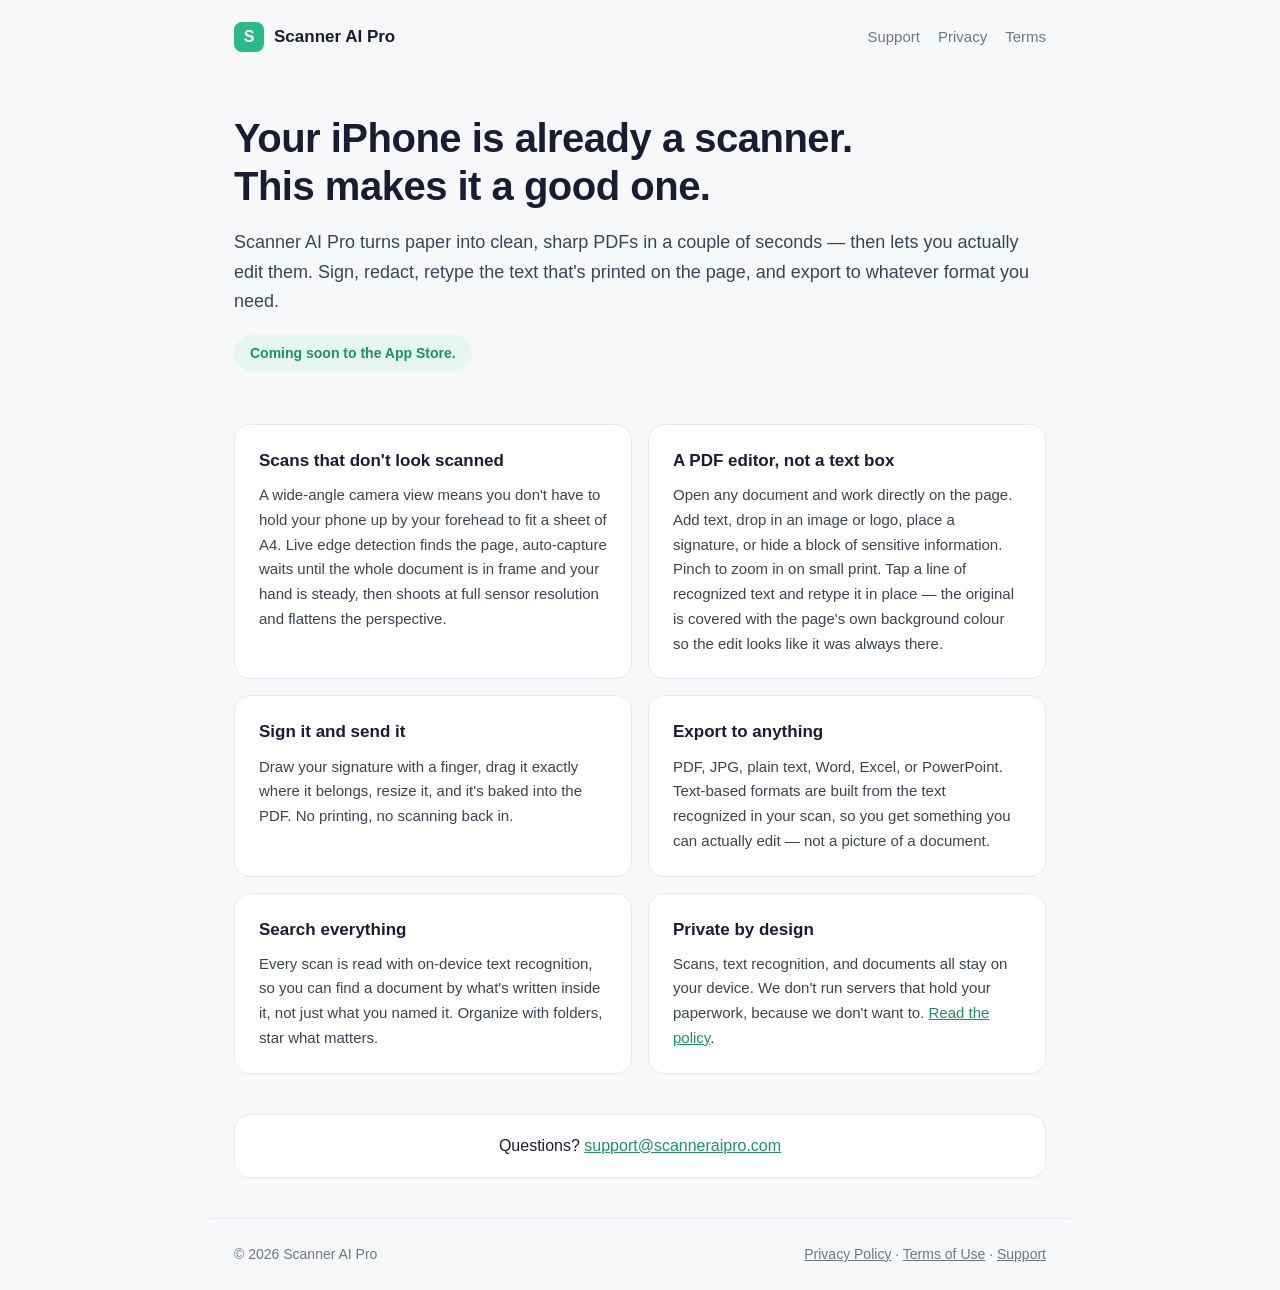
==== index.html @ 3c777697 "Add files via upload" ====
<!DOCTYPE html>
<html lang="en">
<head>
<meta charset="utf-8">
<meta name="viewport" content="width=device-width, initial-scale=1">
<title>Scanner AI Pro — PDF Document Scanner for iPhone</title>
<meta name="description" content="Scan any document with your iPhone. Auto-capture, edge detection, OCR, signatures, and a real PDF editor. Export to PDF, Word, Excel, PowerPoint, JPG or text.">
<link rel="stylesheet" href="style.css">
</head>
<body>

<header class="nav">
  <a class="brand" href="/">
    <span class="logo">S</span>
    <span>Scanner AI&nbsp;Pro</span>
  </a>
  <nav>
    <a href="/support.html">Support</a>
    <a href="/privacy.html">Privacy</a>
    <a href="/terms.html">Terms</a>
  </nav>
</header>

<main>

<section class="hero">
  <h1>Your iPhone is already a scanner.<br>This makes it a good one.</h1>
  <p class="lead">Scanner AI Pro turns paper into clean, sharp PDFs in a couple of seconds — then lets you actually edit them. Sign, redact, retype the text that's printed on the page, and export to whatever format you need.</p>
  <p class="cta-note">Coming soon to the App Store.</p>
</section>

<section class="features">
  <div class="feature">
    <h3>Scans that don't look scanned</h3>
    <p>A wide-angle camera view means you don't have to hold your phone up by your forehead to fit a sheet of A4. Live edge detection finds the page, auto-capture waits until the whole document is in frame and your hand is steady, then shoots at full sensor resolution and flattens the perspective.</p>
  </div>
  <div class="feature">
    <h3>A PDF editor, not a text box</h3>
    <p>Open any document and work directly on the page. Add text, drop in an image or logo, place a signature, or hide a block of sensitive information. Pinch to zoom in on small print. Tap a line of recognized text and retype it in place — the original is covered with the page's own background colour so the edit looks like it was always there.</p>
  </div>
  <div class="feature">
    <h3>Sign it and send it</h3>
    <p>Draw your signature with a finger, drag it exactly where it belongs, resize it, and it's baked into the PDF. No printing, no scanning back in.</p>
  </div>
  <div class="feature">
    <h3>Export to anything</h3>
    <p>PDF, JPG, plain text, Word, Excel, or PowerPoint. Text-based formats are built from the text recognized in your scan, so you get something you can actually edit — not a picture of a document.</p>
  </div>
  <div class="feature">
    <h3>Search everything</h3>
    <p>Every scan is read with on-device text recognition, so you can find a document by what's written inside it, not just what you named it. Organize with folders, star what matters.</p>
  </div>
  <div class="feature">
    <h3>Private by design</h3>
    <p>Scans, text recognition, and documents all stay on your device. We don't run servers that hold your paperwork, because we don't want to. <a href="/privacy.html">Read the policy</a>.</p>
  </div>
</section>

<section class="strip">
  <p>Questions? <a href="mailto:support@scanneraipro.com">support@scanneraipro.com</a></p>
</section>

</main>

<footer>
  <p>&copy; 2026 Scanner AI Pro</p>
  <p><a href="/privacy.html">Privacy Policy</a> · <a href="/terms.html">Terms of Use</a> · <a href="/support.html">Support</a></p>
</footer>

</body>
</html>
---- style.css ----
:root {
  --mint: #2bb98a;
  --mint-dark: #1f8f6a;
  --ink: #1b1c34;
  --muted: #6b7885;
  --line: #e6eaf0;
  --card: #ffffff;
  --bg: #f6f8fa;
}

* { box-sizing: border-box; }

body {
  margin: 0;
  font-family: -apple-system, BlinkMacSystemFont, "Segoe UI", Roboto, Helvetica, Arial, sans-serif;
  color: var(--ink);
  background: var(--bg);
  line-height: 1.65;
  -webkit-font-smoothing: antialiased;
}

a { color: var(--mint-dark); }

/* Nav */
.nav {
  display: flex;
  align-items: center;
  justify-content: space-between;
  gap: 20px;
  max-width: 860px;
  margin: 0 auto;
  padding: 22px 24px;
  flex-wrap: wrap;
}
.brand {
  display: flex;
  align-items: center;
  gap: 10px;
  font-weight: 700;
  font-size: 17px;
  color: var(--ink);
  text-decoration: none;
}
.logo {
  display: grid;
  place-items: center;
  width: 30px;
  height: 30px;
  border-radius: 8px;
  background: var(--mint);
  color: #fff;
  font-weight: 800;
  font-size: 16px;
}
.nav nav { display: flex; gap: 18px; font-size: 15px; }
.nav nav a { color: var(--muted); text-decoration: none; }
.nav nav a:hover { color: var(--mint-dark); }

main { max-width: 860px; margin: 0 auto; padding: 0 24px 40px; }

/* Hero */
.hero { padding: 40px 0 12px; }
.hero h1 {
  font-size: 40px;
  line-height: 1.2;
  letter-spacing: -0.5px;
  margin: 0 0 18px;
}
.lead { font-size: 18px; color: #3b4453; margin: 0 0 18px; }
.cta-note {
  display: inline-block;
  font-size: 14px;
  font-weight: 600;
  color: var(--mint-dark);
  background: #e6f7f0;
  border-radius: 999px;
  padding: 7px 16px;
  margin: 0;
}

/* Features */
.features {
  display: grid;
  grid-template-columns: repeat(auto-fit, minmax(300px, 1fr));
  gap: 16px;
  margin: 40px 0;
}
.feature {
  background: var(--card);
  border: 1px solid var(--line);
  border-radius: 16px;
  padding: 22px 24px;
}
.feature h3 { margin: 0 0 8px; font-size: 17px; }
.feature p { margin: 0; color: #3b4453; font-size: 15px; }

.strip {
  background: var(--card);
  border: 1px solid var(--line);
  border-radius: 16px;
  padding: 18px 24px;
  text-align: center;
}
.strip p { margin: 0; }

/* Documents (privacy / terms / support) */
.doc { background: var(--card); border: 1px solid var(--line); border-radius: 16px; padding: 8px 32px 32px; margin-top: 12px; }
.doc h1 { font-size: 28px; margin: 24px 0 6px; letter-spacing: -0.3px; }
.doc h2 { font-size: 18px; margin: 30px 0 6px; }
.doc p, .doc li { color: #3b4453; }
.doc ul { padding-left: 20px; }
.doc li { margin-bottom: 6px; }
.updated { color: var(--muted); font-size: 14px; margin-top: 0; }

.faq { margin-top: 8px; }
.faq h2 { font-size: 17px; }

footer {
  max-width: 860px;
  margin: 0 auto;
  padding: 24px;
  border-top: 1px solid var(--line);
  color: var(--muted);
  font-size: 14px;
  display: flex;
  justify-content: space-between;
  flex-wrap: wrap;
  gap: 8px;
}
footer p { margin: 0; }
footer a { color: var(--muted); }

@media (max-width: 600px) {
  .hero h1 { font-size: 30px; }
  .doc { padding: 4px 20px 24px; }
}
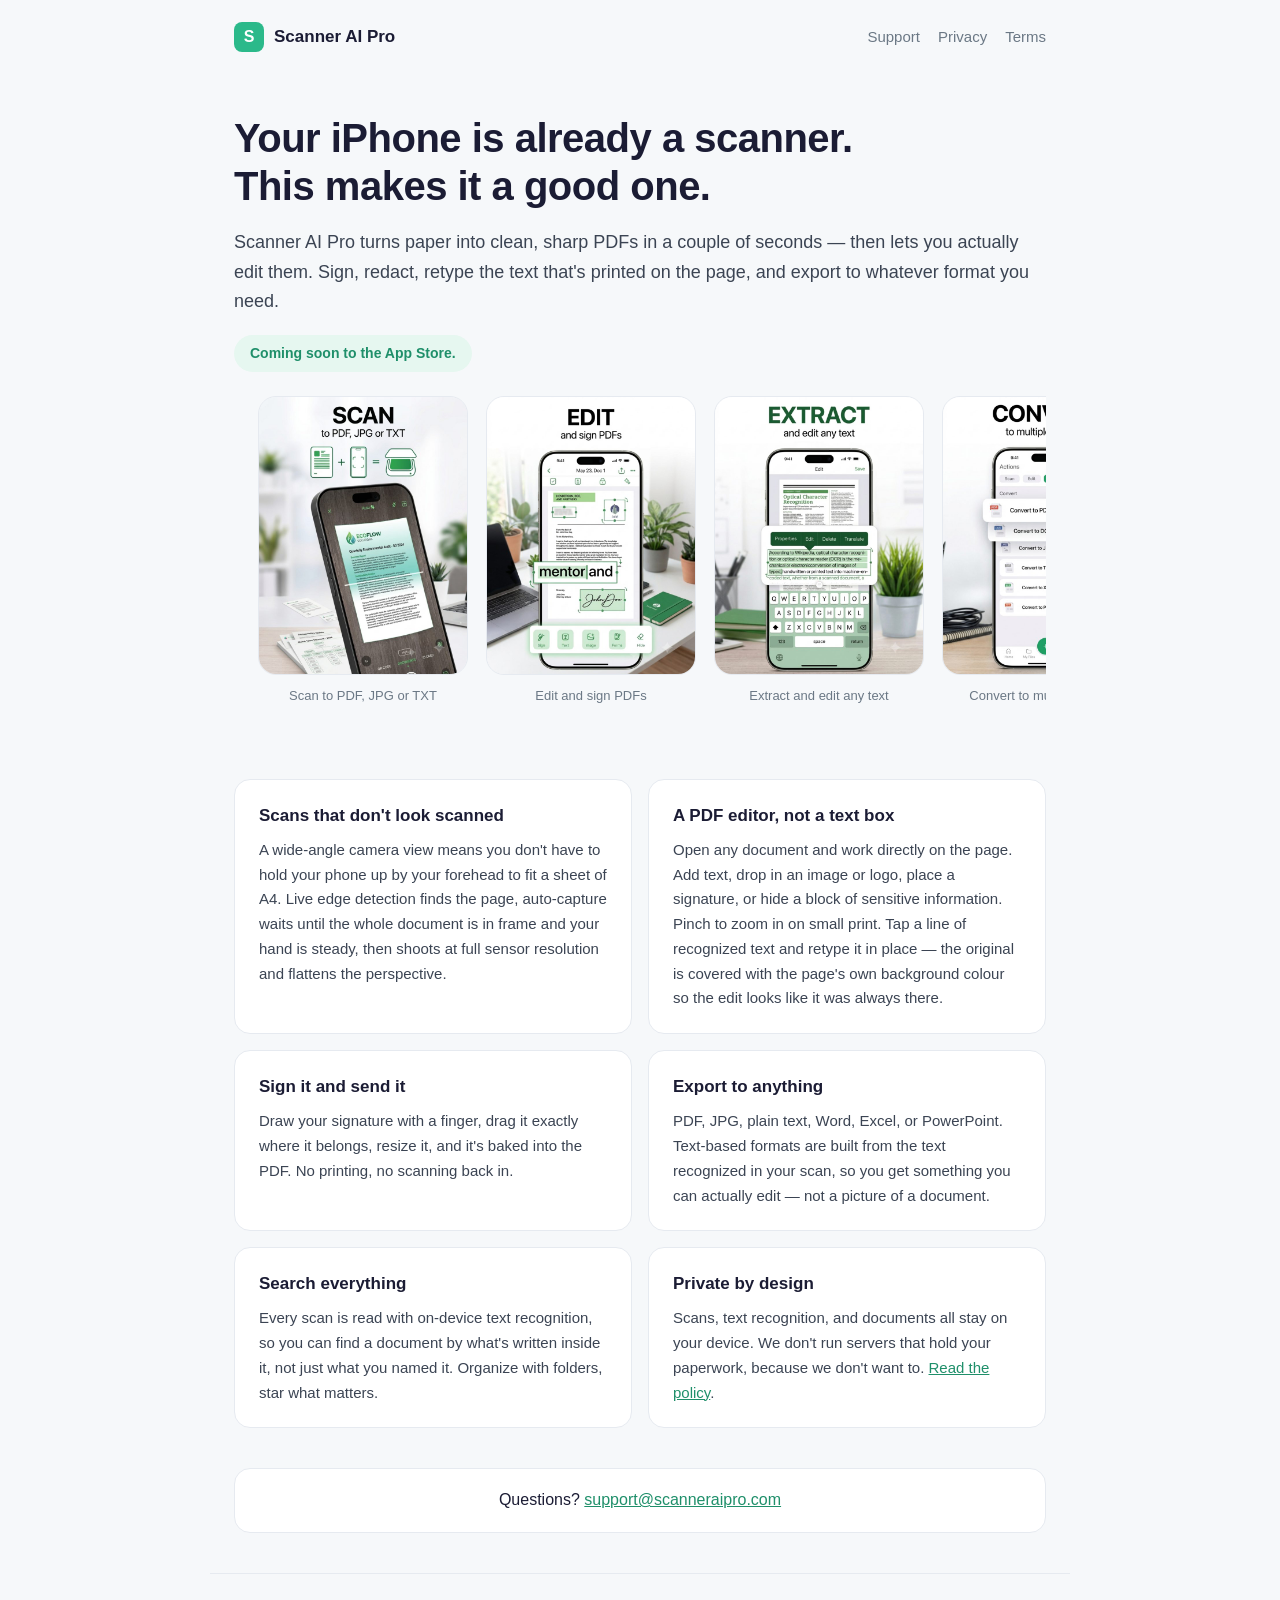
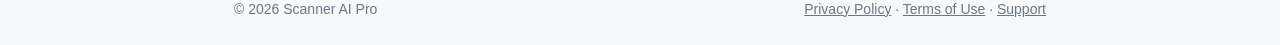
==== commit 3451bd17: "Add screenshot rail to landing page" ====
--- a/index.html
+++ b/index.html
@@ -27,6 +27,41 @@
   <h1>Your iPhone is already a scanner.<br>This makes it a good one.</h1>
   <p class="lead">Scanner AI Pro turns paper into clean, sharp PDFs in a couple of seconds — then lets you actually edit them. Sign, redact, retype the text that's printed on the page, and export to whatever format you need.</p>
   <p class="cta-note">Coming soon to the App Store.</p>
+</section>
+
+<section class="shots" aria-label="Screenshots">
+  <ul class="shot-strip">
+    <li>
+      <img src="images/scan.jpg" width="720" height="960" loading="lazy" decoding="async"
+           alt="Scanner AI Pro capturing a printed report, with live edge detection outlining the page.">
+      <span>Scan to PDF, JPG or TXT</span>
+    </li>
+    <li>
+      <img src="images/edit.jpg" width="720" height="960" loading="lazy" decoding="async"
+           alt="A signature and typed text being placed directly onto a scanned letter.">
+      <span>Edit and sign PDFs</span>
+    </li>
+    <li>
+      <img src="images/extract.jpg" width="720" height="960" loading="lazy" decoding="async"
+           alt="Recognized text from a scan being selected and retyped in place.">
+      <span>Extract and edit any text</span>
+    </li>
+    <li>
+      <img src="images/convert.jpg" width="720" height="960" loading="lazy" decoding="async"
+           alt="Export options showing PDF, JPG, DOC, TXT and XLS formats.">
+      <span>Convert to multiple formats</span>
+    </li>
+    <li>
+      <img src="images/share.jpg" width="720" height="960" loading="lazy" decoding="async"
+           alt="A finished document being shared by email or a cloud link.">
+      <span>Share via email and cloud</span>
+    </li>
+    <li>
+      <img src="images/digitize.jpg" width="720" height="960" loading="lazy" decoding="async"
+           alt="An ID card being captured and cropped into a clean digital copy.">
+      <span>Digitize ID cards and passports</span>
+    </li>
+  </ul>
 </section>
 
 <section class="features">
--- a/style.css
+++ b/style.css
@@ -134,3 +134,49 @@
   .hero h1 { font-size: 30px; }
   .doc { padding: 4px 20px 24px; }
 }
+
+/* ---- Screenshot strip ---- */
+.shots {
+  max-width: 860px;
+  margin: 0 auto;
+  padding: 8px 0 12px;
+}
+.shot-strip {
+  list-style: none;
+  margin: 0;
+  padding: 4px 24px 20px;
+  display: flex;
+  gap: 18px;
+  overflow-x: auto;
+  scroll-snap-type: x mandatory;
+  -webkit-overflow-scrolling: touch;
+}
+.shot-strip li {
+  flex: 0 0 auto;
+  width: 210px;
+  scroll-snap-align: center;
+  text-align: center;
+}
+.shot-strip img {
+  width: 100%;
+  height: auto;
+  display: block;
+  border-radius: 18px;
+  border: 1px solid var(--line);
+  background: var(--card);
+}
+.shot-strip span {
+  display: block;
+  margin-top: 10px;
+  font-size: 13px;
+  color: var(--muted);
+}
+.shot-strip::-webkit-scrollbar { height: 6px; }
+.shot-strip::-webkit-scrollbar-thumb {
+  background: var(--line);
+  border-radius: 3px;
+}
+
+@media (max-width: 600px) {
+  .shot-strip li { width: 170px; }
+}
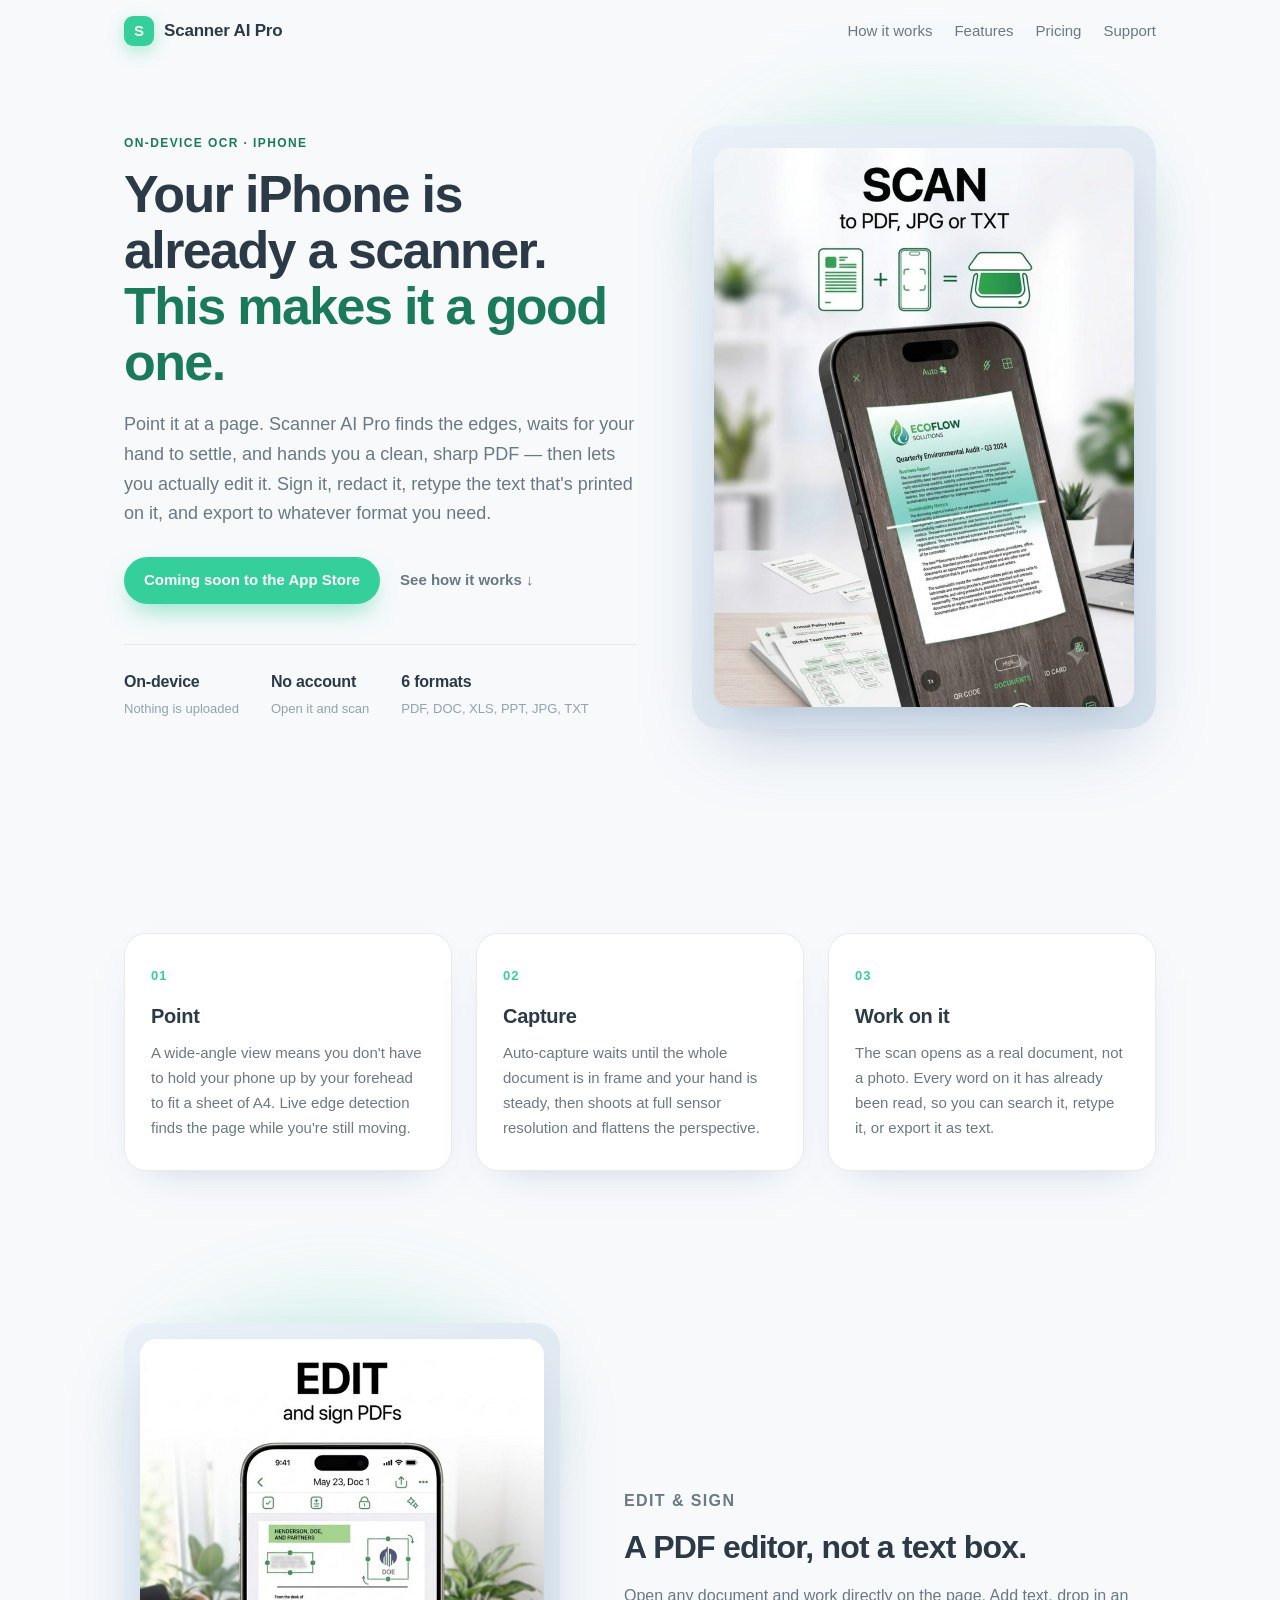
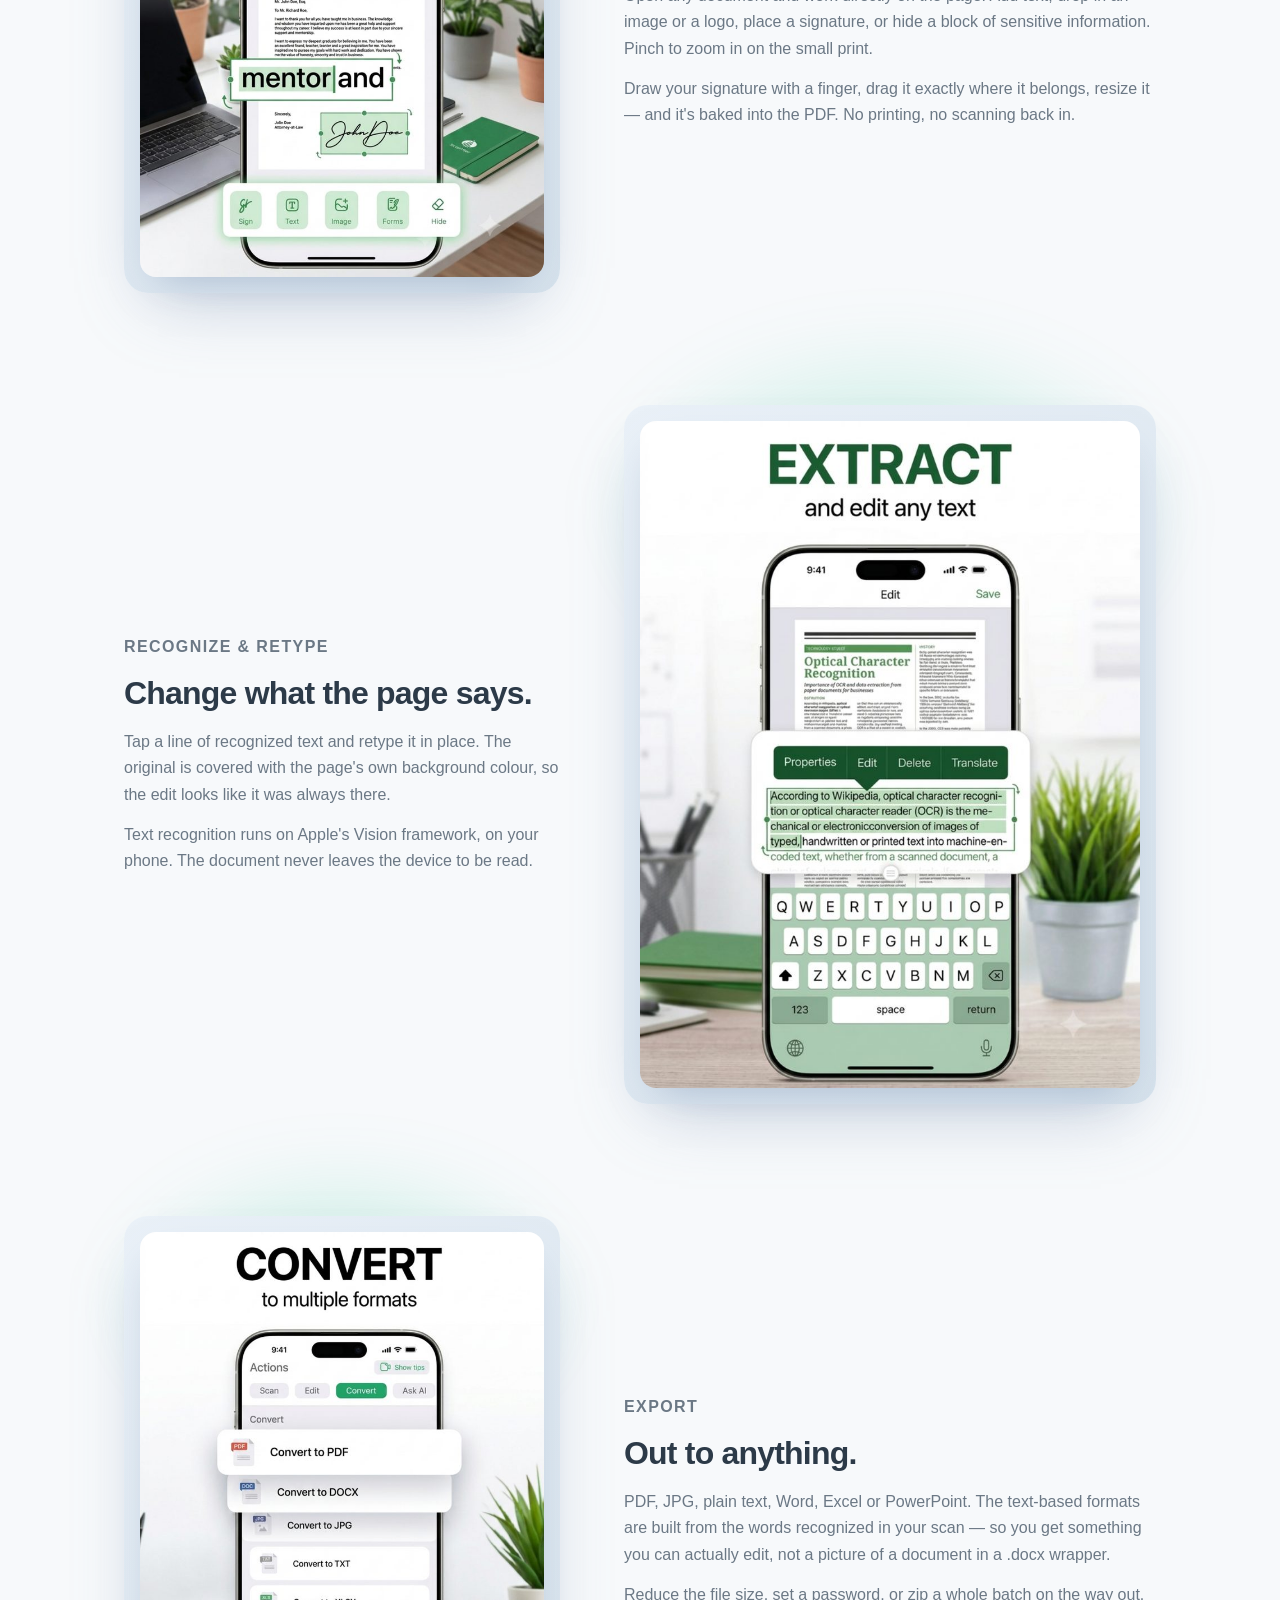
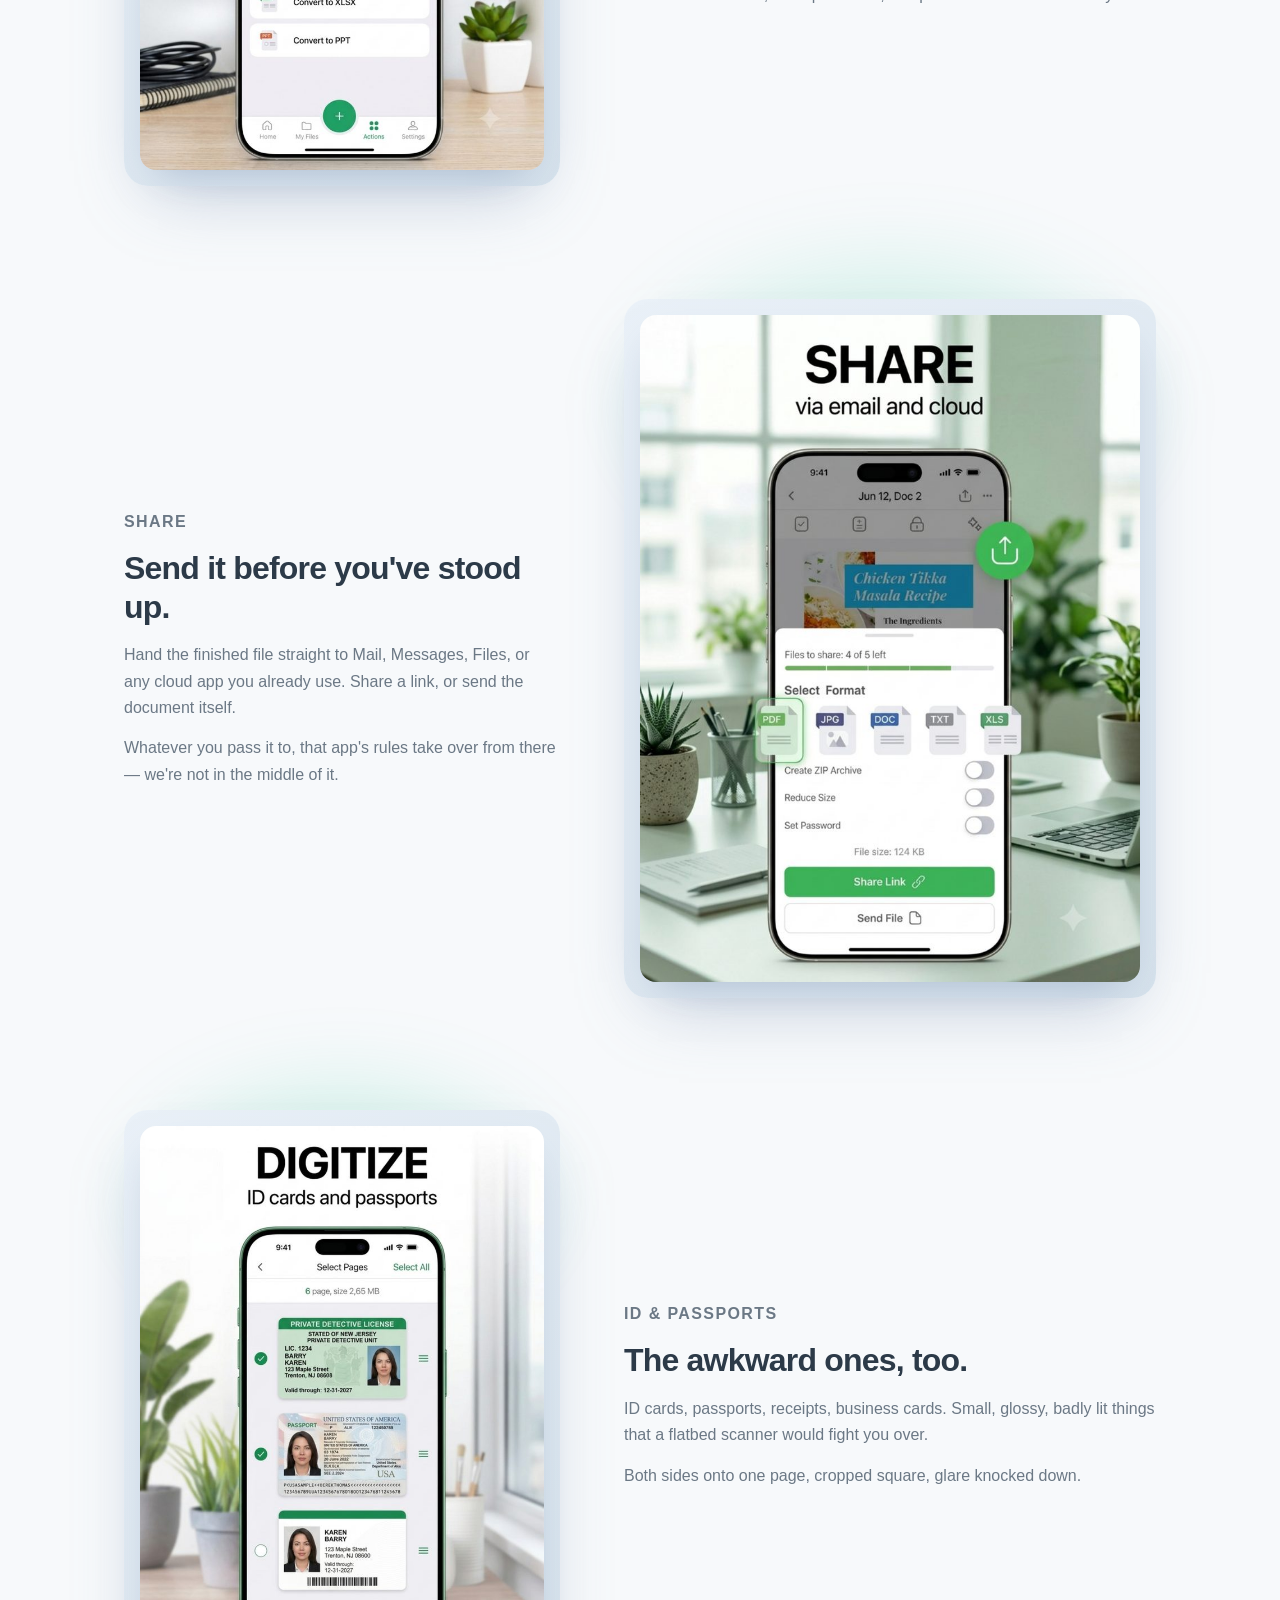
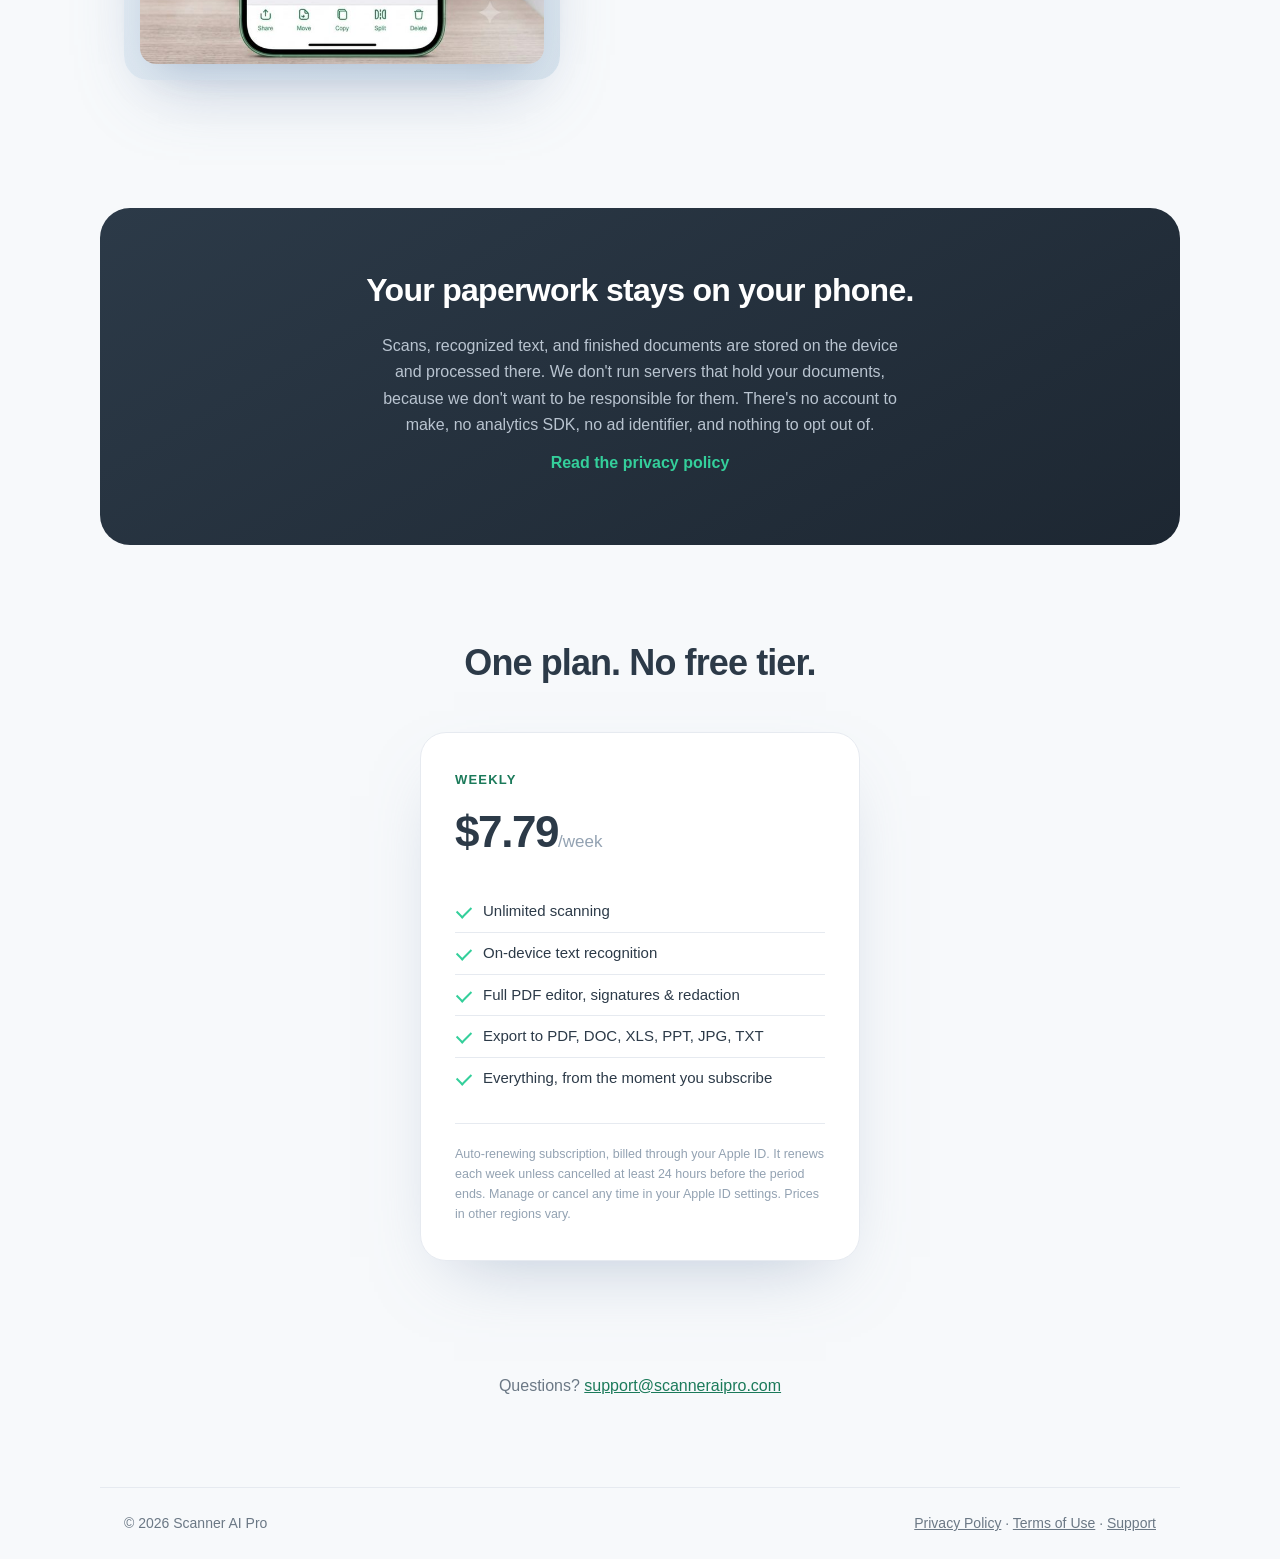
==== commit b4e577c9: "Redesign landing page around product screenshots" ====
--- a/index.html
+++ b/index.html
@@ -4,7 +4,15 @@
 <meta charset="utf-8">
 <meta name="viewport" content="width=device-width, initial-scale=1">
 <title>Scanner AI Pro — PDF Document Scanner for iPhone</title>
-<meta name="description" content="Scan any document with your iPhone. Auto-capture, edge detection, OCR, signatures, and a real PDF editor. Export to PDF, Word, Excel, PowerPoint, JPG or text.">
+<meta name="description" content="Scan any document with your iPhone. Auto-capture, edge detection, on-device OCR, signatures, and a real PDF editor. Export to PDF, Word, Excel, PowerPoint, JPG or text.">
+<meta name="theme-color" content="#34CF9B">
+
+<meta property="og:title" content="Scanner AI Pro — PDF Document Scanner for iPhone">
+<meta property="og:description" content="Paper in, clean PDF out. Then actually edit it — sign, redact, retype the text on the page, export to any format.">
+<meta property="og:type" content="website">
+<meta property="og:url" content="https://scanneraipro.com/">
+<meta property="og:image" content="https://scanneraipro.com/images/scan.jpg">
+
 <link rel="stylesheet" href="style.css">
 </head>
 <body>
@@ -15,79 +23,164 @@
     <span>Scanner AI&nbsp;Pro</span>
   </a>
   <nav>
+    <a href="#how">How it works</a>
+    <a href="#features">Features</a>
+    <a href="#pricing">Pricing</a>
     <a href="/support.html">Support</a>
-    <a href="/privacy.html">Privacy</a>
-    <a href="/terms.html">Terms</a>
   </nav>
 </header>
 
 <main>
 
-<section class="hero">
-  <h1>Your iPhone is already a scanner.<br>This makes it a good one.</h1>
-  <p class="lead">Scanner AI Pro turns paper into clean, sharp PDFs in a couple of seconds — then lets you actually edit them. Sign, redact, retype the text that's printed on the page, and export to whatever format you need.</p>
-  <p class="cta-note">Coming soon to the App Store.</p>
-</section>
-
-<section class="shots" aria-label="Screenshots">
-  <ul class="shot-strip">
-    <li>
-      <img src="images/scan.jpg" width="720" height="960" loading="lazy" decoding="async"
-           alt="Scanner AI Pro capturing a printed report, with live edge detection outlining the page.">
-      <span>Scan to PDF, JPG or TXT</span>
+<!-- ================= HERO ================= -->
+<section class="hero-x">
+  <div class="hero-x__copy reveal">
+    <p class="eyebrow">On-device OCR · iPhone</p>
+    <h1>Your iPhone is already a scanner.<br><em>This makes it a good one.</em></h1>
+    <p class="lead">Point it at a page. Scanner AI Pro finds the edges, waits for your hand to settle, and hands you a clean, sharp PDF — then lets you actually edit it. Sign it, redact it, retype the text that's printed on it, and export to whatever format you need.</p>
+    <div class="hero-x__cta">
+      <span class="pill">Coming soon to the App Store</span>
+      <a class="ghost-link" href="#how">See how it works &darr;</a>
+    </div>
+    <ul class="hero-x__facts">
+      <li><strong>On-device</strong><span>Nothing is uploaded</span></li>
+      <li><strong>No account</strong><span>Open it and scan</span></li>
+      <li><strong>6 formats</strong><span>PDF, DOC, XLS, PPT, JPG, TXT</span></li>
+    </ul>
+  </div>
+  <div class="hero-x__art reveal">
+    <div class="stage">
+      <img src="images/scan.jpg" width="720" height="960" fetchpriority="high" decoding="async"
+           alt="Scanner AI Pro capturing a printed quarterly report, with live edge detection highlighting the page.">
+    </div>
+  </div>
+</section>
+
+<!-- ================= HOW IT WORKS ================= -->
+<section class="how" id="how">
+  <h2 class="section-title reveal">Paper in. PDF out. Three seconds.</h2>
+  <ol class="steps">
+    <li class="reveal">
+      <span class="step-n">01</span>
+      <h3>Point</h3>
+      <p>A wide-angle view means you don't have to hold your phone up by your forehead to fit a sheet of A4. Live edge detection finds the page while you're still moving.</p>
     </li>
-    <li>
+    <li class="reveal">
+      <span class="step-n">02</span>
+      <h3>Capture</h3>
+      <p>Auto-capture waits until the whole document is in frame and your hand is steady, then shoots at full sensor resolution and flattens the perspective.</p>
+    </li>
+    <li class="reveal">
+      <span class="step-n">03</span>
+      <h3>Work on it</h3>
+      <p>The scan opens as a real document, not a photo. Every word on it has already been read, so you can search it, retype it, or export it as text.</p>
+    </li>
+  </ol>
+</section>
+
+<!-- ================= FEATURES ================= -->
+<div id="features">
+
+<section class="alt">
+  <div class="alt__art reveal">
+    <div class="stage stage--sm">
       <img src="images/edit.jpg" width="720" height="960" loading="lazy" decoding="async"
-           alt="A signature and typed text being placed directly onto a scanned letter.">
-      <span>Edit and sign PDFs</span>
-    </li>
-    <li>
+           alt="A drawn signature and typed text being placed directly onto a scanned letter.">
+    </div>
+  </div>
+  <div class="alt__copy reveal">
+    <p class="eyebrow">Edit &amp; sign</p>
+    <h2>A PDF editor, not a text box.</h2>
+    <p>Open any document and work directly on the page. Add text, drop in an image or a logo, place a signature, or hide a block of sensitive information. Pinch to zoom in on the small print.</p>
+    <p>Draw your signature with a finger, drag it exactly where it belongs, resize it — and it's baked into the PDF. No printing, no scanning back in.</p>
+  </div>
+</section>
+
+<section class="alt alt--flip">
+  <div class="alt__art reveal">
+    <div class="stage stage--sm">
       <img src="images/extract.jpg" width="720" height="960" loading="lazy" decoding="async"
-           alt="Recognized text from a scan being selected and retyped in place.">
-      <span>Extract and edit any text</span>
-    </li>
-    <li>
+           alt="Recognized text from a scanned page being selected and retyped in place.">
+    </div>
+  </div>
+  <div class="alt__copy reveal">
+    <p class="eyebrow">Recognize &amp; retype</p>
+    <h2>Change what the page says.</h2>
+    <p>Tap a line of recognized text and retype it in place. The original is covered with the page's own background colour, so the edit looks like it was always there.</p>
+    <p>Text recognition runs on Apple's Vision framework, on your phone. The document never leaves the device to be read.</p>
+  </div>
+</section>
+
+<section class="alt">
+  <div class="alt__art reveal">
+    <div class="stage stage--sm">
       <img src="images/convert.jpg" width="720" height="960" loading="lazy" decoding="async"
-           alt="Export options showing PDF, JPG, DOC, TXT and XLS formats.">
-      <span>Convert to multiple formats</span>
-    </li>
-    <li>
+           alt="Export sheet offering PDF, JPG, DOC, TXT and XLS formats.">
+    </div>
+  </div>
+  <div class="alt__copy reveal">
+    <p class="eyebrow">Export</p>
+    <h2>Out to anything.</h2>
+    <p>PDF, JPG, plain text, Word, Excel or PowerPoint. The text-based formats are built from the words recognized in your scan — so you get something you can actually edit, not a picture of a document in a .docx wrapper.</p>
+    <p>Reduce the file size, set a password, or zip a whole batch on the way out.</p>
+  </div>
+</section>
+
+<section class="alt alt--flip">
+  <div class="alt__art reveal">
+    <div class="stage stage--sm">
       <img src="images/share.jpg" width="720" height="960" loading="lazy" decoding="async"
-           alt="A finished document being shared by email or a cloud link.">
-      <span>Share via email and cloud</span>
-    </li>
-    <li>
+           alt="A finished document being shared by email or as a cloud link.">
+    </div>
+  </div>
+  <div class="alt__copy reveal">
+    <p class="eyebrow">Share</p>
+    <h2>Send it before you've stood up.</h2>
+    <p>Hand the finished file straight to Mail, Messages, Files, or any cloud app you already use. Share a link, or send the document itself.</p>
+    <p>Whatever you pass it to, that app's rules take over from there — we're not in the middle of it.</p>
+  </div>
+</section>
+
+<section class="alt">
+  <div class="alt__art reveal">
+    <div class="stage stage--sm">
       <img src="images/digitize.jpg" width="720" height="960" loading="lazy" decoding="async"
            alt="An ID card being captured and cropped into a clean digital copy.">
-      <span>Digitize ID cards and passports</span>
-    </li>
-  </ul>
-</section>
-
-<section class="features">
-  <div class="feature">
-    <h3>Scans that don't look scanned</h3>
-    <p>A wide-angle camera view means you don't have to hold your phone up by your forehead to fit a sheet of A4. Live edge detection finds the page, auto-capture waits until the whole document is in frame and your hand is steady, then shoots at full sensor resolution and flattens the perspective.</p>
-  </div>
-  <div class="feature">
-    <h3>A PDF editor, not a text box</h3>
-    <p>Open any document and work directly on the page. Add text, drop in an image or logo, place a signature, or hide a block of sensitive information. Pinch to zoom in on small print. Tap a line of recognized text and retype it in place — the original is covered with the page's own background colour so the edit looks like it was always there.</p>
-  </div>
-  <div class="feature">
-    <h3>Sign it and send it</h3>
-    <p>Draw your signature with a finger, drag it exactly where it belongs, resize it, and it's baked into the PDF. No printing, no scanning back in.</p>
-  </div>
-  <div class="feature">
-    <h3>Export to anything</h3>
-    <p>PDF, JPG, plain text, Word, Excel, or PowerPoint. Text-based formats are built from the text recognized in your scan, so you get something you can actually edit — not a picture of a document.</p>
-  </div>
-  <div class="feature">
-    <h3>Search everything</h3>
-    <p>Every scan is read with on-device text recognition, so you can find a document by what's written inside it, not just what you named it. Organize with folders, star what matters.</p>
-  </div>
-  <div class="feature">
-    <h3>Private by design</h3>
-    <p>Scans, text recognition, and documents all stay on your device. We don't run servers that hold your paperwork, because we don't want to. <a href="/privacy.html">Read the policy</a>.</p>
+    </div>
+  </div>
+  <div class="alt__copy reveal">
+    <p class="eyebrow">ID &amp; passports</p>
+    <h2>The awkward ones, too.</h2>
+    <p>ID cards, passports, receipts, business cards. Small, glossy, badly lit things that a flatbed scanner would fight you over.</p>
+    <p>Both sides onto one page, cropped square, glare knocked down.</p>
+  </div>
+</section>
+
+</div><!-- /#features -->
+
+<!-- ================= PRIVACY BAND ================= -->
+<section class="band reveal">
+  <h2>Your paperwork stays on your phone.</h2>
+  <p>Scans, recognized text, and finished documents are stored on the device and processed there. We don't run servers that hold your documents, because we don't want to be responsible for them. There's no account to make, no analytics SDK, no ad identifier, and nothing to opt out of.</p>
+  <p class="band__link"><a href="/privacy.html">Read the privacy policy</a></p>
+</section>
+
+<!-- ================= PRICING ================= -->
+<section class="pricing" id="pricing">
+  <h2 class="section-title reveal">One plan. No free tier.</h2>
+  <div class="price-card reveal">
+    <p class="price-card__name">Weekly</p>
+    <p class="price-card__num">$7.79<span>/week</span></p>
+    <ul>
+      <li>Unlimited scanning</li>
+      <li>On-device text recognition</li>
+      <li>Full PDF editor, signatures &amp; redaction</li>
+      <li>Export to PDF, DOC, XLS, PPT, JPG, TXT</li>
+      <li>Everything, from the moment you subscribe</li>
+    </ul>
+    <p class="price-card__terms">
+      Auto-renewing subscription, billed through your Apple&nbsp;ID. It renews each week unless cancelled at least 24 hours before the period ends. Manage or cancel any time in your Apple&nbsp;ID settings. Prices in other regions vary.
+    </p>
   </div>
 </section>
 
@@ -102,5 +195,22 @@
   <p><a href="/privacy.html">Privacy Policy</a> · <a href="/terms.html">Terms of Use</a> · <a href="/support.html">Support</a></p>
 </footer>
 
+<script>
+(function () {
+  var reduce = window.matchMedia('(prefers-reduced-motion: reduce)').matches;
+  var els = document.querySelectorAll('.reveal');
+  if (reduce || !('IntersectionObserver' in window)) {
+    els.forEach(function (el) { el.classList.add('in'); });
+    return;
+  }
+  var io = new IntersectionObserver(function (entries) {
+    entries.forEach(function (e) {
+      if (e.isIntersecting) { e.target.classList.add('in'); io.unobserve(e.target); }
+    });
+  }, { rootMargin: '0px 0px -8% 0px', threshold: 0.08 });
+  els.forEach(function (el) { io.observe(el); });
+})();
+</script>
+
 </body>
 </html>
--- a/style.css
+++ b/style.css
@@ -1,14 +1,26 @@
 :root {
-  --mint: #2bb98a;
-  --mint-dark: #1f8f6a;
-  --ink: #1b1c34;
-  --muted: #6b7885;
+  /* Pulled from the app's Theme.swift so the site and the product match */
+  --mint: #34CF9B;
+  --mint-dark: #1B7A5A;
+  --mint-soft: #E2F6EE;
+  --ink: #2C3A48;
+  --muted: #6B7885;
+  --secondary: #93A2B2;
   --line: #e6eaf0;
   --card: #ffffff;
-  --bg: #f6f8fa;
+  --bg: #f7f9fb;
+  --stage-1: #EAF1F8;
+  --stage-2: #D6E2EC;
+  --shadow: 120, 142, 175;
+  --wrap: 1080px;
 }
 
 * { box-sizing: border-box; }
+
+html { scroll-behavior: smooth; }
+@media (prefers-reduced-motion: reduce) {
+  html { scroll-behavior: auto; }
+}
 
 body {
   margin: 0;
@@ -21,16 +33,24 @@
 
 a { color: var(--mint-dark); }
 
-/* Nav */
+img { max-width: 100%; }
+
+/* ============ Nav (shared with privacy / terms / support) ============ */
 .nav {
+  position: sticky;
+  top: 0;
+  z-index: 20;
   display: flex;
   align-items: center;
   justify-content: space-between;
   gap: 20px;
-  max-width: 860px;
-  margin: 0 auto;
-  padding: 22px 24px;
+  max-width: var(--wrap);
+  margin: 0 auto;
+  padding: 16px 24px;
   flex-wrap: wrap;
+  background: rgba(247, 249, 251, 0.82);
+  backdrop-filter: saturate(180%) blur(12px);
+  -webkit-backdrop-filter: saturate(180%) blur(12px);
 }
 .brand {
   display: flex;
@@ -40,71 +60,331 @@
   font-size: 17px;
   color: var(--ink);
   text-decoration: none;
+  letter-spacing: -0.2px;
 }
 .logo {
   display: grid;
   place-items: center;
   width: 30px;
   height: 30px;
-  border-radius: 8px;
+  border-radius: 9px;
   background: var(--mint);
   color: #fff;
-  font-weight: 800;
+  font-weight: 700;
+  font-size: 15px;
+  box-shadow: 0 6px 16px rgba(52, 207, 155, 0.36);
+}
+.nav nav {
+  display: flex;
+  gap: 22px;
+  flex-wrap: wrap;
+}
+.nav nav a {
+  color: var(--muted);
+  text-decoration: none;
+  font-size: 15px;
+  font-weight: 500;
+}
+.nav nav a:hover { color: var(--ink); }
+
+/* ============ Reveal on scroll ============ */
+.reveal {
+  opacity: 0;
+  transform: translateY(18px);
+  transition: opacity 0.7s cubic-bezier(.22,.61,.36,1), transform 0.7s cubic-bezier(.22,.61,.36,1);
+  will-change: opacity, transform;
+}
+.reveal.in { opacity: 1; transform: none; }
+@media (prefers-reduced-motion: reduce) {
+  .reveal { opacity: 1; transform: none; transition: none; }
+}
+
+/* ============ Shared bits ============ */
+.eyebrow {
+  margin: 0 0 12px;
+  font-size: 12px;
+  font-weight: 700;
+  letter-spacing: 1.4px;
+  text-transform: uppercase;
+  color: var(--mint-dark);
+}
+.section-title {
+  max-width: var(--wrap);
+  margin: 0 auto 48px;
+  padding: 0 24px;
+  font-size: 36px;
+  line-height: 1.2;
+  letter-spacing: -0.9px;
+  text-align: center;
+}
+
+/* The pale-blue "stage" the app uses behind its own screens */
+.stage {
+  position: relative;
+  border-radius: 28px;
+  padding: 22px;
+  background: linear-gradient(140deg, var(--stage-1), var(--stage-2));
+  box-shadow: 0 30px 70px -30px rgba(var(--shadow), 0.45);
+}
+.stage::after {
+  content: "";
+  position: absolute;
+  inset: -12% -6% auto -6%;
+  height: 55%;
+  border-radius: 50%;
+  background: radial-gradient(closest-side, rgba(52, 207, 155, 0.30), transparent);
+  filter: blur(28px);
+  z-index: -1;
+}
+.stage img {
+  display: block;
+  width: 100%;
+  height: auto;
+  border-radius: 16px;
+  box-shadow: 0 18px 40px -18px rgba(var(--shadow), 0.55);
+}
+.stage--sm { padding: 16px; border-radius: 24px; }
+
+/* ============ Hero ============ */
+.hero-x {
+  max-width: var(--wrap);
+  margin: 0 auto;
+  padding: 64px 24px 88px;
+  display: grid;
+  grid-template-columns: 1.05fr 0.95fr;
+  gap: 56px;
+  align-items: center;
+}
+.hero-x h1 {
+  margin: 0 0 20px;
+  font-size: 52px;
+  line-height: 1.08;
+  letter-spacing: -1.6px;
+}
+.hero-x h1 em {
+  font-style: normal;
+  color: var(--mint-dark);
+}
+.lead {
+  margin: 0 0 28px;
+  font-size: 18px;
+  color: var(--muted);
+  max-width: 30em;
+}
+.hero-x__cta {
+  display: flex;
+  align-items: center;
+  gap: 20px;
+  flex-wrap: wrap;
+}
+.pill {
+  display: inline-block;
+  padding: 11px 20px;
+  border-radius: 999px;
+  background: var(--mint);
+  color: #fff;
+  font-weight: 600;
+  font-size: 15px;
+  box-shadow: 0 12px 26px -8px rgba(52, 207, 155, 0.6);
+}
+.ghost-link {
+  font-size: 15px;
+  font-weight: 600;
+  text-decoration: none;
+  color: var(--muted);
+}
+.ghost-link:hover { color: var(--mint-dark); }
+
+.hero-x__facts {
+  list-style: none;
+  display: flex;
+  gap: 32px;
+  margin: 40px 0 0;
+  padding: 24px 0 0;
+  border-top: 1px solid var(--line);
+  flex-wrap: wrap;
+}
+.hero-x__facts strong {
+  display: block;
   font-size: 16px;
-}
-.nav nav { display: flex; gap: 18px; font-size: 15px; }
-.nav nav a { color: var(--muted); text-decoration: none; }
-.nav nav a:hover { color: var(--mint-dark); }
-
-main { max-width: 860px; margin: 0 auto; padding: 0 24px 40px; }
-
-/* Hero */
-.hero { padding: 40px 0 12px; }
-.hero h1 {
-  font-size: 40px;
+  letter-spacing: -0.2px;
+}
+.hero-x__facts span {
+  font-size: 13px;
+  color: var(--secondary);
+}
+
+/* ============ How it works ============ */
+.how { padding: 24px 0 96px; }
+.steps {
+  list-style: none;
+  max-width: var(--wrap);
+  margin: 0 auto;
+  padding: 0 24px;
+  display: grid;
+  grid-template-columns: repeat(3, 1fr);
+  gap: 24px;
+}
+.steps li {
+  background: var(--card);
+  border: 1px solid var(--line);
+  border-radius: 22px;
+  padding: 28px 26px 30px;
+  box-shadow: 0 18px 40px -28px rgba(var(--shadow), 0.5);
+}
+.step-n {
+  display: inline-block;
+  margin-bottom: 14px;
+  font-size: 13px;
+  font-weight: 700;
+  letter-spacing: 1px;
+  color: var(--mint);
+}
+.steps h3 {
+  margin: 0 0 8px;
+  font-size: 20px;
+  letter-spacing: -0.3px;
+}
+.steps p {
+  margin: 0;
+  color: var(--muted);
+  font-size: 15px;
+}
+
+/* ============ Alternating feature rows ============ */
+.alt {
+  max-width: var(--wrap);
+  margin: 0 auto;
+  padding: 56px 24px;
+  display: grid;
+  grid-template-columns: 0.9fr 1.1fr;
+  gap: 64px;
+  align-items: center;
+}
+.alt--flip .alt__art { order: 2; }
+.alt h2 {
+  margin: 0 0 16px;
+  font-size: 32px;
   line-height: 1.2;
-  letter-spacing: -0.5px;
-  margin: 0 0 18px;
-}
-.lead { font-size: 18px; color: #3b4453; margin: 0 0 18px; }
-.cta-note {
-  display: inline-block;
-  font-size: 14px;
+  letter-spacing: -0.8px;
+}
+.alt p {
+  margin: 0 0 14px;
+  color: var(--muted);
+  font-size: 16px;
+  max-width: 34em;
+}
+.alt p:last-child { margin-bottom: 0; }
+
+/* ============ Privacy band ============ */
+.band {
+  margin: 72px auto 0;
+  max-width: var(--wrap);
+  padding: 56px 48px;
+  border-radius: 30px;
+  background: linear-gradient(150deg, #2C3A48, #1d2732);
+  color: #fff;
+  text-align: center;
+}
+.band h2 {
+  margin: 0 0 16px;
+  font-size: 32px;
+  letter-spacing: -0.7px;
+}
+.band p {
+  margin: 0 auto 12px;
+  max-width: 60ch;
+  color: #b9c4d0;
+  font-size: 16px;
+}
+.band__link a {
+  color: var(--mint);
   font-weight: 600;
+  text-decoration: none;
+}
+.band__link a:hover { text-decoration: underline; }
+
+/* ============ Pricing ============ */
+.pricing { padding: 96px 0 40px; }
+.price-card {
+  max-width: 440px;
+  margin: 0 auto;
+  background: var(--card);
+  border: 1px solid var(--line);
+  border-radius: 26px;
+  padding: 36px 34px;
+  box-shadow: 0 30px 70px -34px rgba(var(--shadow), 0.5);
+}
+.price-card__name {
+  margin: 0;
+  font-size: 13px;
+  font-weight: 700;
+  letter-spacing: 1.2px;
+  text-transform: uppercase;
   color: var(--mint-dark);
-  background: #e6f7f0;
-  border-radius: 999px;
-  padding: 7px 16px;
+}
+.price-card__num {
+  margin: 6px 0 22px;
+  font-size: 44px;
+  font-weight: 700;
+  letter-spacing: -1.4px;
+}
+.price-card__num span {
+  font-size: 17px;
+  font-weight: 500;
+  color: var(--secondary);
+  letter-spacing: 0;
+}
+.price-card ul {
+  list-style: none;
+  margin: 0 0 24px;
+  padding: 0;
+}
+.price-card li {
+  position: relative;
+  padding: 8px 0 8px 28px;
+  font-size: 15px;
+  border-top: 1px solid var(--line);
+}
+.price-card li:first-child { border-top: 0; }
+.price-card li::before {
+  content: "";
+  position: absolute;
+  left: 2px;
+  top: 15px;
+  width: 12px;
+  height: 7px;
+  border-left: 2px solid var(--mint);
+  border-bottom: 2px solid var(--mint);
+  transform: rotate(-45deg);
+}
+.price-card__terms {
   margin: 0;
-}
-
-/* Features */
-.features {
-  display: grid;
-  grid-template-columns: repeat(auto-fit, minmax(300px, 1fr));
-  gap: 16px;
-  margin: 40px 0;
-}
-.feature {
+  padding-top: 20px;
+  border-top: 1px solid var(--line);
+  font-size: 12.5px;
+  line-height: 1.6;
+  color: var(--secondary);
+}
+
+/* ============ Strip ============ */
+.strip {
+  max-width: var(--wrap);
+  margin: 0 auto;
+  padding: 56px 24px 72px;
+  text-align: center;
+  color: var(--muted);
+}
+
+/* ============ Doc pages (privacy / terms / support) ============ */
+.doc {
+  max-width: 780px;
+  margin: 12px auto 0;
   background: var(--card);
   border: 1px solid var(--line);
   border-radius: 16px;
-  padding: 22px 24px;
-}
-.feature h3 { margin: 0 0 8px; font-size: 17px; }
-.feature p { margin: 0; color: #3b4453; font-size: 15px; }
-
-.strip {
-  background: var(--card);
-  border: 1px solid var(--line);
-  border-radius: 16px;
-  padding: 18px 24px;
-  text-align: center;
-}
-.strip p { margin: 0; }
-
-/* Documents (privacy / terms / support) */
-.doc { background: var(--card); border: 1px solid var(--line); border-radius: 16px; padding: 8px 32px 32px; margin-top: 12px; }
+  padding: 8px 32px 32px;
+}
 .doc h1 { font-size: 28px; margin: 24px 0 6px; letter-spacing: -0.3px; }
 .doc h2 { font-size: 18px; margin: 30px 0 6px; }
 .doc p, .doc li { color: #3b4453; }
@@ -115,8 +395,9 @@
 .faq { margin-top: 8px; }
 .faq h2 { font-size: 17px; }
 
+/* ============ Footer ============ */
 footer {
-  max-width: 860px;
+  max-width: var(--wrap);
   margin: 0 auto;
   padding: 24px;
   border-top: 1px solid var(--line);
@@ -130,53 +411,43 @@
 footer p { margin: 0; }
 footer a { color: var(--muted); }
 
+/* ============ Responsive ============ */
+@media (max-width: 900px) {
+  .hero-x {
+    grid-template-columns: 1fr;
+    gap: 44px;
+    padding: 40px 24px 64px;
+  }
+  .hero-x__art { max-width: 380px; margin: 0 auto; }
+  .hero-x h1 { font-size: 38px; letter-spacing: -1.1px; }
+  .section-title { font-size: 28px; margin-bottom: 32px; }
+
+  .steps { grid-template-columns: 1fr; }
+
+  .alt {
+    grid-template-columns: 1fr;
+    gap: 32px;
+    padding: 44px 24px;
+  }
+  .alt--flip .alt__art { order: 0; }
+  .alt__art { max-width: 340px; }
+  .alt h2 { font-size: 26px; }
+
+  .band {
+    margin: 48px 24px 0;
+    padding: 40px 26px;
+    border-radius: 24px;
+  }
+  .band h2 { font-size: 26px; }
+
+  .pricing { padding: 72px 24px 24px; }
+}
+
 @media (max-width: 600px) {
-  .hero h1 { font-size: 30px; }
+  .nav { padding: 12px 20px; }
+  .nav nav { gap: 16px; }
+  .nav nav a { font-size: 14px; }
+  .hero-x h1 { font-size: 32px; }
+  .hero-x__facts { gap: 20px; }
   .doc { padding: 4px 20px 24px; }
 }
-
-/* ---- Screenshot strip ---- */
-.shots {
-  max-width: 860px;
-  margin: 0 auto;
-  padding: 8px 0 12px;
-}
-.shot-strip {
-  list-style: none;
-  margin: 0;
-  padding: 4px 24px 20px;
-  display: flex;
-  gap: 18px;
-  overflow-x: auto;
-  scroll-snap-type: x mandatory;
-  -webkit-overflow-scrolling: touch;
-}
-.shot-strip li {
-  flex: 0 0 auto;
-  width: 210px;
-  scroll-snap-align: center;
-  text-align: center;
-}
-.shot-strip img {
-  width: 100%;
-  height: auto;
-  display: block;
-  border-radius: 18px;
-  border: 1px solid var(--line);
-  background: var(--card);
-}
-.shot-strip span {
-  display: block;
-  margin-top: 10px;
-  font-size: 13px;
-  color: var(--muted);
-}
-.shot-strip::-webkit-scrollbar { height: 6px; }
-.shot-strip::-webkit-scrollbar-thumb {
-  background: var(--line);
-  border-radius: 3px;
-}
-
-@media (max-width: 600px) {
-  .shot-strip li { width: 170px; }
-}
